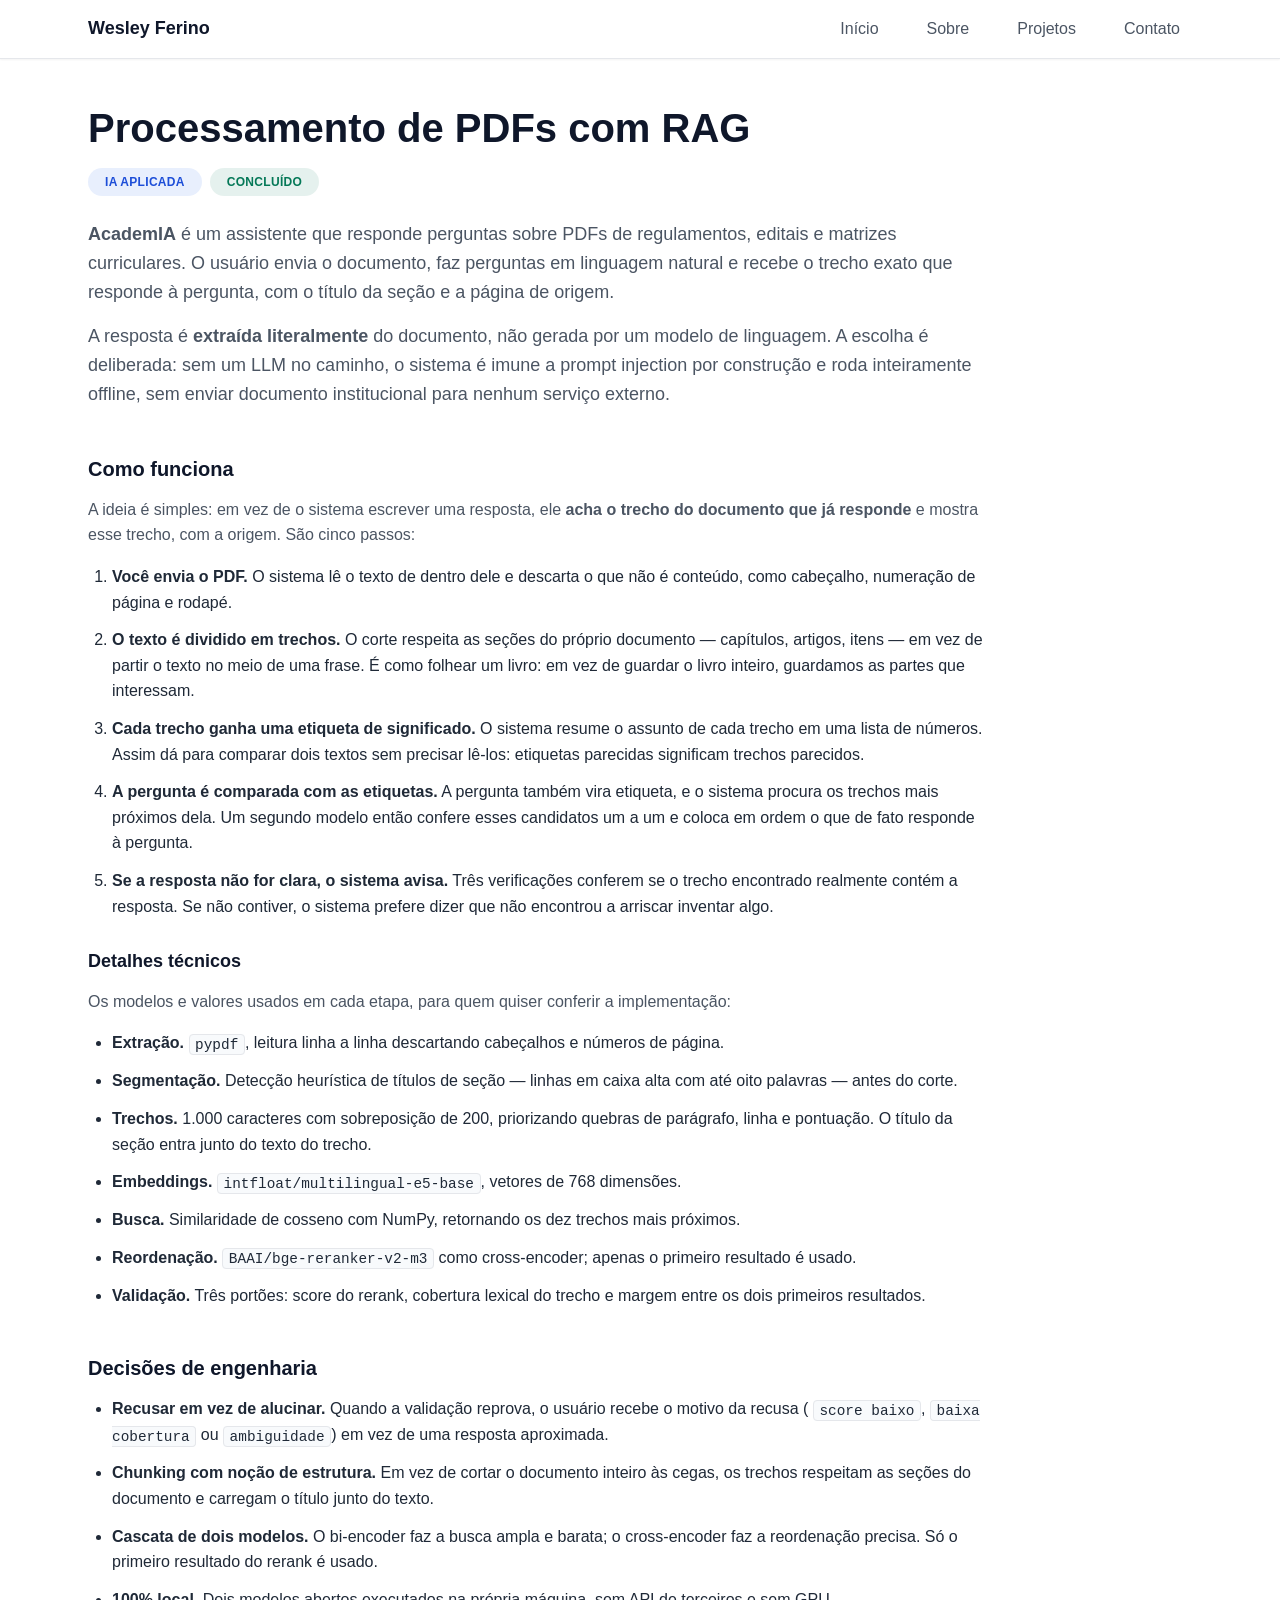
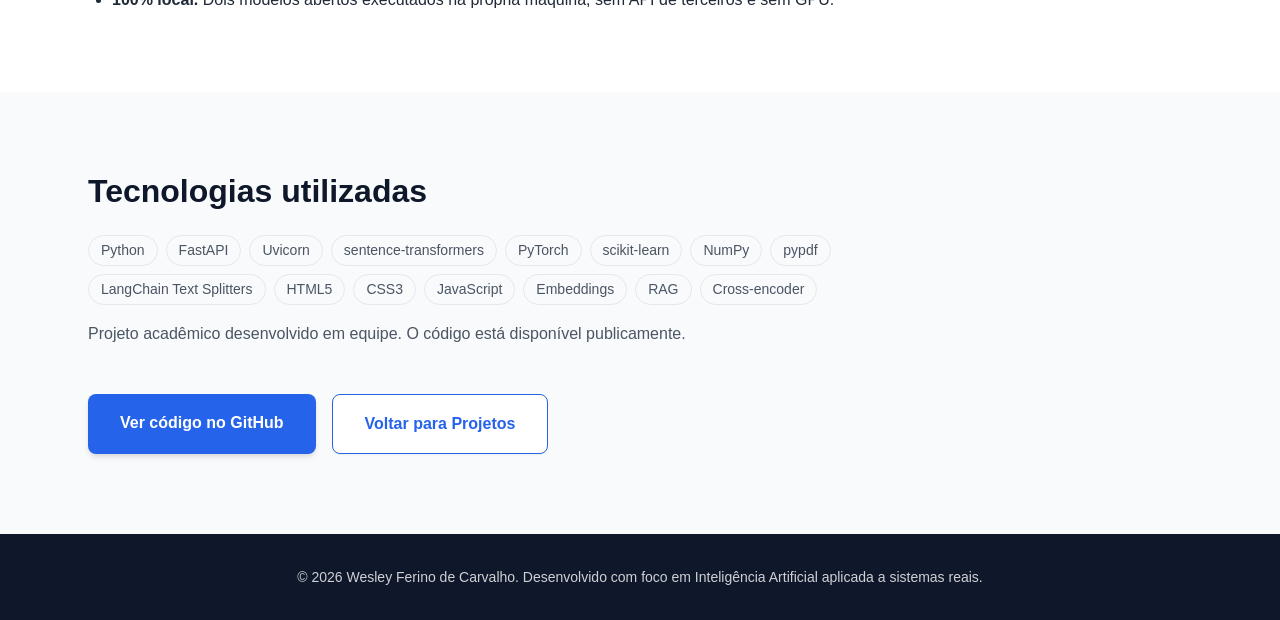
==== projetos/rag/index.html @ 2a943b16 "first commit repositorio" ====
<!DOCTYPE html>
<html lang="pt-BR">
  <head>
    <meta charset="UTF-8" />
    <meta name="viewport" content="width=device-width, initial-scale=1.0" />
    <meta
      name="description"
      content="AcademIA - Sistema de perguntas e respostas sobre PDFs de regulamentos e editais com busca semântica, reranking cross-encoder e validação anti-alucinação. 100% local."
    />
    <title>Processamento de PDFs com RAG | Wesley Ferino</title>

    <!-- Estilos -->
    <link rel="stylesheet" href="../../css/styles.css" />
    <link rel="stylesheet" href="../../css/responsive.css" />
  </head>
  <body>
    <!-- Cabeçalho e Navegação -->
    <header class="header">
      <div class="container">
        <nav class="nav" aria-label="Navegação principal">
          <a href="../../index.html" class="nav-logo">Wesley Ferino</a>

          <button
            type="button"
            class="nav-toggle"
            aria-expanded="false"
            aria-controls="nav-menu"
            aria-label="Abrir menu de navegação"
          >
            <span class="nav-toggle-icon" aria-hidden="true">☰</span>
          </button>

          <ul class="nav-menu" id="nav-menu">
            <li class="nav-item">
              <a href="../../index.html#inicio" class="nav-link">Início</a>
            </li>
            <li class="nav-item">
              <a href="../../index.html#sobre" class="nav-link">Sobre</a>
            </li>
            <li class="nav-item">
              <a href="../../index.html#projetos" class="nav-link">Projetos</a>
            </li>
            <li class="nav-item">
              <a href="../../index.html#contato" class="nav-link">Contato</a>
            </li>
          </ul>
        </nav>
      </div>
    </header>

    <!-- Conteúdo Principal -->
    <main>
      <!-- Seção Detalhe do Projeto -->
      <section
        id="projeto-rag"
        class="project-detail"
        aria-labelledby="projeto-rag-titulo"
      >
        <div class="container">
          <header class="detail-header">
            <h1 class="detail-title" id="projeto-rag-titulo">
              Processamento de PDFs com RAG
            </h1>

            <div class="detail-badges">
              <span class="badge badge-ai">IA Aplicada</span>
              <span class="badge badge-completed">Concluído</span>
            </div>

            <p class="detail-lead">
              <strong>AcademIA</strong> é um assistente que responde perguntas
              sobre PDFs de regulamentos, editais e matrizes curriculares. O
              usuário envia o documento, faz perguntas em linguagem natural e
              recebe o trecho exato que responde à pergunta, com o título da
              seção e a página de origem.
            </p>
            <p class="detail-lead">
              A resposta é <strong>extraída literalmente</strong> do documento,
              não gerada por um modelo de linguagem. A escolha é deliberada: sem
              um LLM no caminho, o sistema é imune a prompt injection por
              construção e roda inteiramente offline, sem enviar documento
              institucional para nenhum serviço externo.
            </p>
          </header>

          <div class="prose">
            <h2>Como funciona</h2>
            <p>
              A ideia é simples: em vez de o sistema escrever uma resposta, ele
              <strong>acha o trecho do documento que já responde</strong> e
              mostra esse trecho, com a origem. São cinco passos:
            </p>
            <ol>
              <li>
                <strong>Você envia o PDF.</strong> O sistema lê o texto de dentro
                dele e descarta o que não é conteúdo, como cabeçalho, numeração
                de página e rodapé.
              </li>
              <li>
                <strong>O texto é dividido em trechos.</strong> O corte respeita
                as seções do próprio documento — capítulos, artigos, itens — em
                vez de partir o texto no meio de uma frase. É como folhear um
                livro: em vez de guardar o livro inteiro, guardamos as partes
                que interessam.
              </li>
              <li>
                <strong>Cada trecho ganha uma etiqueta de significado.</strong> O
                sistema resume o assunto de cada trecho em uma lista de números.
                Assim dá para comparar dois textos sem precisar lê-los: etiquetas
                parecidas significam trechos parecidos.
              </li>
              <li>
                <strong>A pergunta é comparada com as etiquetas.</strong> A
                pergunta também vira etiqueta, e o sistema procura os trechos
                mais próximos dela. Um segundo modelo então confere esses
                candidatos um a um e coloca em ordem o que de fato responde à
                pergunta.
              </li>
              <li>
                <strong>Se a resposta não for clara, o sistema avisa.</strong>
                Três verificações conferem se o trecho encontrado realmente
                contém a resposta. Se não contiver, o sistema prefere dizer que
                não encontrou a arriscar inventar algo.
              </li>
            </ol>

            <h3>Detalhes técnicos</h3>
            <p>
              Os modelos e valores usados em cada etapa, para quem quiser
              conferir a implementação:
            </p>
            <ul>
              <li>
                <strong>Extração.</strong> <code>pypdf</code>, leitura linha a
                linha descartando cabeçalhos e números de página.
              </li>
              <li>
                <strong>Segmentação.</strong> Detecção heurística de títulos de
                seção — linhas em caixa alta com até oito palavras — antes do
                corte.
              </li>
              <li>
                <strong>Trechos.</strong> 1.000 caracteres com sobreposição de
                200, priorizando quebras de parágrafo, linha e pontuação. O
                título da seção entra junto do texto do trecho.
              </li>
              <li>
                <strong>Embeddings.</strong>
                <code>intfloat/multilingual-e5-base</code>, vetores de 768
                dimensões.
              </li>
              <li>
                <strong>Busca.</strong> Similaridade de cosseno com NumPy,
                retornando os dez trechos mais próximos.
              </li>
              <li>
                <strong>Reordenação.</strong>
                <code>BAAI/bge-reranker-v2-m3</code> como cross-encoder; apenas
                o primeiro resultado é usado.
              </li>
              <li>
                <strong>Validação.</strong> Três portões: score do rerank,
                cobertura lexical do trecho e margem entre os dois primeiros
                resultados.
              </li>
            </ul>

            <h2>Decisões de engenharia</h2>
            <ul>
              <li>
                <strong>Recusar em vez de alucinar.</strong> Quando a validação
                reprova, o usuário recebe o motivo da recusa (
                <code>score baixo</code>, <code>baixa cobertura</code> ou
                <code>ambiguidade</code>) em vez de uma resposta aproximada.
              </li>
              <li>
                <strong>Chunking com noção de estrutura.</strong> Em vez de
                cortar o documento inteiro às cegas, os trechos respeitam as
                seções do documento e carregam o título junto do texto.
              </li>
              <li>
                <strong>Cascata de dois modelos.</strong> O bi-encoder faz a
                busca ampla e barata; o cross-encoder faz a reordenação
                precisa. Só o primeiro resultado do rerank é usado.
              </li>
              <li>
                <strong>100% local.</strong> Dois modelos abertos executados na
                própria máquina, sem API de terceiros e sem GPU.
              </li>
            </ul>
          </div>
        </div>
      </section>

      <!-- Seção Stack e Acesso -->
      <section
        id="projeto-rag-stack"
        aria-labelledby="projeto-rag-stack-titulo"
      >
        <div class="container">
          <h2 class="section-title" id="projeto-rag-stack-titulo">
            Tecnologias utilizadas
          </h2>

          <div class="prose">
            <div class="tech-tags">
              <span class="tech-tag">Python</span>
              <span class="tech-tag">FastAPI</span>
              <span class="tech-tag">Uvicorn</span>
              <span class="tech-tag">sentence-transformers</span>
              <span class="tech-tag">PyTorch</span>
              <span class="tech-tag">scikit-learn</span>
              <span class="tech-tag">NumPy</span>
              <span class="tech-tag">pypdf</span>
              <span class="tech-tag">LangChain Text Splitters</span>
              <span class="tech-tag">HTML5</span>
              <span class="tech-tag">CSS3</span>
              <span class="tech-tag">JavaScript</span>
              <span class="tech-tag">Embeddings</span>
              <span class="tech-tag">RAG</span>
              <span class="tech-tag">Cross-encoder</span>
            </div>

            <p>
              Projeto acadêmico desenvolvido em equipe. O código está
              disponível publicamente.
            </p>

            <div class="detail-actions">
              <a
                href="https://github.com/ferinoSZ/AcademIA"
                class="btn btn-primary"
                target="_blank"
                rel="noopener noreferrer"
                >Ver código no GitHub</a
              >
              <a href="../../index.html#projetos" class="btn btn-outline"
                >Voltar para Projetos</a
              >
            </div>
          </div>
        </div>
      </section>
    </main>

    <!-- Rodapé -->
    <footer class="footer">
      <div class="container">
        <p class="footer-text">
          © 2026 Wesley Ferino de Carvalho. Desenvolvido com foco em
          Inteligência Artificial aplicada a sistemas reais.
        </p>
      </div>
    </footer>

    <!-- Script JavaScript -->
    <script src="../../js/main.js"></script>
  </body>
</html>
---- css/styles.css ----
/* Estilos principais - Portfólio Wesley Ferino */
/* Comentários em português-BR conforme Constituição IV */

/* Reset e base */
*,
*::before,
*::after {
  margin: 0;
  padding: 0;
  box-sizing: border-box;
}

:root {
  /* Cores */
  --color-primary: #2563eb;
  --color-primary-dark: #1d4ed8;
  --color-primary-soft: rgba(37, 99, 235, 0.1);
  --color-secondary: #0f172a;
  --color-text-primary: #1f2937;
  --color-text-secondary: #4b5563;
  --color-background: #ffffff;
  --color-background-alt: #f8fafc;
  --color-border: #e5e7eb;
  --color-success: #047857;
  --color-success-soft: rgba(4, 120, 87, 0.1);
  --color-warning: #92400e;
  --color-warning-soft: rgba(146, 64, 14, 0.1);

  /* Tipografia */
  --font-family-base: -apple-system, BlinkMacSystemFont, "Segoe UI", Roboto,
    "Helvetica Neue", Arial, sans-serif;
  --font-size-xs: 0.75rem;
  --font-size-sm: 0.875rem;
  --font-size-base: 1rem;
  --font-size-lg: 1.125rem;
  --font-size-xl: 1.25rem;
  --font-size-2xl: 1.5rem;
  --font-size-3xl: 2rem;
  --font-size-4xl: 2.5rem;

  /* Espaçamentos */
  --spacing-xs: 0.5rem;
  --spacing-sm: 0.75rem;
  --spacing-md: 1rem;
  --spacing-lg: 1.5rem;
  --spacing-xl: 2rem;
  --spacing-2xl: 3rem;
  --spacing-3xl: 4rem;

  /* Layout */
  --header-height: 3.5rem;
  --container-max-width: 1200px;
  --about-max-width: 900px;
  --contact-max-width: 700px;
  --contact-link-min-width: 8.5rem;
  --contact-link-max-width: 12rem;

  /* Sombras, bordas e transições */
  --shadow-sm: 0 1px 2px 0 rgba(0, 0, 0, 0.05);
  --shadow-md: 0 4px 6px -1px rgba(0, 0, 0, 0.1),
    0 2px 4px -1px rgba(0, 0, 0, 0.06);
  --shadow-lg: 0 10px 15px -3px rgba(0, 0, 0, 0.1),
    0 4px 6px -2px rgba(0, 0, 0, 0.05);
  --border-radius: 0.5rem;
  --border-radius-pill: 999px;
  --transition-base: 0.2s ease-in-out;
}

/* Documento: scroll-padding-top compensa o header fixo nas navegações por âncora */
html {
  font-size: 16px;
  scroll-behavior: smooth;
  scroll-padding-top: calc(var(--header-height) + var(--spacing-md));
}

body {
  font-family: var(--font-family-base);
  font-size: var(--font-size-base);
  line-height: 1.6;
  color: var(--color-text-primary);
  background-color: var(--color-background);
  -webkit-font-smoothing: antialiased;
  -moz-osx-font-smoothing: grayscale;
}

/* Tipografia */
h1,
h2,
h3,
h4,
h5,
h6 {
  line-height: 1.2;
  color: var(--color-secondary);
  font-weight: 700;
  margin-bottom: var(--spacing-md);
}

h1 {
  font-size: var(--font-size-3xl);
}

h2 {
  font-size: var(--font-size-2xl);
  margin-bottom: var(--spacing-lg);
}

h3 {
  font-size: var(--font-size-xl);
}

p {
  color: var(--color-text-secondary);
  margin-bottom: var(--spacing-md);
}

a {
  color: var(--color-primary);
  text-decoration: none;
  transition: color var(--transition-base);
}

a:hover {
  color: var(--color-primary-dark);
}

a:focus-visible {
  outline: 2px solid var(--color-primary);
  outline-offset: 2px;
  border-radius: 2px;
}

/* Listas */
ul {
  list-style: none;
}

/* Container e seções */
.container {
  width: 100%;
  max-width: var(--container-max-width);
  margin: 0 auto;
  padding: 0 var(--spacing-md);
}

section {
  padding: var(--spacing-3xl) 0;
}

section:nth-child(even) {
  background-color: var(--color-background-alt);
}

/* Título de seção - eixo de alinhamento único (esquerda) em todas as seções */
.section-title {
  margin-bottom: var(--spacing-lg);
  text-align: left;
}

/* Botões */
button {
  font-family: inherit;
  cursor: pointer;
  border: none;
  background: none;
}

button:focus-visible {
  outline: 2px solid var(--color-primary);
  outline-offset: 2px;
  border-radius: var(--border-radius);
}

/* Acessibilidade - redução de movimento */
@media (prefers-reduced-motion: reduce) {
  html {
    scroll-behavior: auto;
  }

  *,
  *::before,
  *::after {
    animation-duration: 0.01ms !important;
    animation-iteration-count: 1 !important;
    transition-duration: 0.01ms !important;
    scroll-behavior: auto !important;
  }
}

/* Header e navegação */
.header {
  position: fixed;
  top: 0;
  left: 0;
  right: 0;
  z-index: 1000;
  min-height: var(--header-height);
  background-color: rgba(255, 255, 255, 0.95);
  border-bottom: 1px solid var(--color-border);
  box-shadow: var(--shadow-sm);
  -webkit-backdrop-filter: blur(10px);
  backdrop-filter: blur(10px);
}

.nav {
  position: relative;
  display: flex;
  justify-content: space-between;
  align-items: center;
  gap: var(--spacing-md);
  min-height: var(--header-height);
  padding: var(--spacing-xs) 0;
}

.nav-logo {
  font-size: var(--font-size-lg);
  font-weight: 700;
  color: var(--color-secondary);
}

.nav-link {
  display: block;
  width: 100%;
  padding: var(--spacing-sm) var(--spacing-md);
  color: var(--color-text-secondary);
  font-weight: 500;
  text-align: left;
  border-radius: var(--border-radius);
  transition: color var(--transition-base),
    background-color var(--transition-base);
}

.nav-link:hover,
.nav-link:focus,
.nav-link.active {
  color: var(--color-primary);
  background-color: var(--color-background-alt);
}

/* Menu mobile - base mobile-first; expandido a partir de 768px em responsive.css */
.nav-toggle {
  display: block;
  padding: var(--spacing-xs);
  color: var(--color-secondary);
  font-size: var(--font-size-xl);
  line-height: 1;
  /* Fallback de fontes para o glifo do menu ficar consistente entre sistemas */
  font-family: "Segoe UI Symbol", "Apple Symbols", "Noto Sans Symbols 2",
    var(--font-family-base);
}

.nav-toggle-icon {
  display: block;
  line-height: 1;
}

.nav-menu {
  position: absolute;
  top: calc(100% + var(--spacing-xs));
  right: 0;
  display: flex;
  flex-direction: column;
  gap: var(--spacing-xs);
  width: auto;
  min-width: 200px;
  /* Limita a largura para não gerar overflow horizontal em telas estreitas */
  max-width: calc(100vw - 2 * var(--spacing-md));
  padding: var(--spacing-sm);
  background-color: var(--color-background);
  border: 1px solid var(--color-border);
  border-radius: var(--border-radius);
  box-shadow: var(--shadow-lg);
  transform: translateY(-8px);
  opacity: 0;
  visibility: hidden;
  transition: opacity var(--transition-base),
    transform var(--transition-base),
    visibility var(--transition-base);
}

.nav-menu.active {
  transform: translateY(0);
  opacity: 1;
  visibility: visible;
}

.nav-item {
  width: 100%;
}

/* Trava a rolagem enquanto o menu mobile está aberto */
body.menu-open {
  overflow: hidden;
}

/* Hero */
.hero {
  display: flex;
  align-items: center;
  justify-content: center;
  min-height: 100vh;
  min-height: 100dvh;
  background: linear-gradient(
    180deg,
    var(--color-background) 0%,
    var(--color-background-alt) 100%
  );
}

.hero-content {
  max-width: 800px;
  margin: 0 auto;
  text-align: center;
}

.hero-name {
  font-size: var(--font-size-3xl);
  margin-bottom: var(--spacing-sm);
}

.hero-info {
  font-size: var(--font-size-lg);
  font-weight: 600;
  color: var(--color-primary);
  margin-bottom: var(--spacing-lg);
}

.hero-description {
  font-size: var(--font-size-lg);
  line-height: 1.7;
  margin-bottom: var(--spacing-2xl);
}

/* Botões */
.btn {
  display: inline-block;
  padding: var(--spacing-md) var(--spacing-xl);
  border-radius: var(--border-radius);
  font-weight: 600;
  text-align: center;
  transition: background-color var(--transition-base),
    color var(--transition-base),
    transform var(--transition-base),
    box-shadow var(--transition-base);
}

.btn-primary {
  background-color: var(--color-primary);
  color: var(--color-background);
  box-shadow: var(--shadow-md);
}

.btn-primary:hover,
.btn-primary:focus {
  background-color: var(--color-primary-dark);
  color: var(--color-background);
  transform: translateY(-2px);
  box-shadow: var(--shadow-lg);
}

/* Sobre */
.about-content {
  max-width: var(--about-max-width);
  margin: 0 auto;
}

.about-text {
  margin-bottom: var(--spacing-2xl);
}

.skills {
  padding: var(--spacing-xl);
  background-color: var(--color-background);
  border: 1px solid var(--color-border);
  border-radius: var(--border-radius);
  box-shadow: var(--shadow-sm);
}

.skills-title {
  margin-bottom: var(--spacing-lg);
  font-size: var(--font-size-xl);
}

.skills-grid {
  display: flex;
  flex-wrap: wrap;
  gap: var(--spacing-sm);
}

/* Componente único de etiquetas - usado por skills, tecnologias e badges */
.skill-tag,
.tech-tag,
.badge {
  display: inline-block;
  padding: 0.25rem var(--spacing-sm);
  border: 1px solid var(--color-border);
  border-radius: var(--border-radius-pill);
  font-size: var(--font-size-sm);
  font-weight: 500;
  line-height: 1.5;
  transition: background-color var(--transition-base),
    color var(--transition-base),
    border-color var(--transition-base);
}

.skill-tag {
  background-color: var(--color-background-alt);
  color: var(--color-text-primary);
}

.skill-tag:hover {
  background-color: var(--color-primary);
  border-color: var(--color-primary);
  color: var(--color-background);
}

.tech-tag {
  background-color: var(--color-background-alt);
  color: var(--color-text-secondary);
}

/* Badges de destaque de IA e de status */
.badge {
  padding: 0.25rem var(--spacing-md);
  border-color: transparent;
  font-size: var(--font-size-xs);
  font-weight: 600;
  letter-spacing: 0.025em;
  text-transform: uppercase;
}

.badge-ai {
  background-color: var(--color-primary-soft);
  color: var(--color-primary-dark);
}

.badge-completed {
  background-color: var(--color-success-soft);
  color: var(--color-success);
}

.badge-development {
  background-color: var(--color-warning-soft);
  color: var(--color-warning);
}

/* Projetos */
.projects-grid {
  display: grid;
  grid-template-columns: 1fr;
  gap: var(--spacing-xl);
  margin-top: var(--spacing-2xl);
}

.project-card {
  display: flex;
  flex-direction: column;
  height: 100%;
  /* Ancoragem para o link esticado do título cobrir o card inteiro */
  position: relative;
  padding: var(--spacing-lg);
  background-color: var(--color-background);
  border: 1px solid var(--color-border);
  border-radius: var(--border-radius);
  box-shadow: var(--shadow-sm);
  transition: transform var(--transition-base),
    box-shadow var(--transition-base),
    border-color var(--transition-base);
}

.project-card:hover {
  transform: translateY(-4px);
  border-color: var(--color-primary);
  box-shadow: var(--shadow-lg);
}

.project-header {
  margin-bottom: var(--spacing-lg);
}

.project-title {
  font-size: var(--font-size-xl);
  margin-bottom: var(--spacing-md);
}

.project-badges {
  display: flex;
  flex-wrap: wrap;
  gap: var(--spacing-xs);
}

.project-content {
  flex-grow: 1;
  margin-bottom: var(--spacing-lg);
}

.project-description {
  margin-bottom: var(--spacing-md);
}

.project-context,
.project-goal {
  font-size: var(--font-size-sm);
  font-style: italic;
}

.project-tech h4 {
  margin-bottom: var(--spacing-sm);
  font-size: var(--font-size-base);
  color: var(--color-text-primary);
}

.tech-tags {
  display: flex;
  flex-wrap: wrap;
  gap: var(--spacing-xs);
}

/* Link do título do projeto. O pseudo-elemento estende a área clicável para
   todo o card sem aninhar links. O título mantém a cor de heading até o hover. */
.project-link {
  color: var(--color-secondary);
}

.project-link::after {
  content: "";
  position: absolute;
  inset: 0;
}

.project-card:hover .project-link,
.project-card:focus-within .project-link {
  color: var(--color-primary);
}

/* Dica de continuação: deixa explícito que o card leva a algum lugar */
.project-cta {
  display: inline-flex;
  align-items: center;
  gap: var(--spacing-xs);
  margin-top: var(--spacing-lg);
  margin-bottom: 0;
  color: var(--color-primary);
  font-size: var(--font-size-sm);
  font-weight: 600;
}

.project-cta-arrow {
  transition: transform var(--transition-base);
}

.project-card:hover .project-cta-arrow {
  transform: translateX(3px);
}

/* Projeto sem página de detalhe: mantém a mesma linguagem visual, sem prometer navegação */
.project-cta-muted {
  color: var(--color-text-secondary);
}

.project-card:hover .project-cta-arrow {
  transform: none;
}

/* Contato */
.contact-content {
  max-width: var(--contact-max-width);
  margin: 0 auto;
}

.contact-description {
  font-size: var(--font-size-lg);
  margin-bottom: var(--spacing-2xl);
}

/* Contato - base mobile: botões empilhados e centralizados.
   A fileira única com três botões iguais é aplicada a partir de 480px em responsive.css. */
.contact-links {
  display: flex;
  flex-direction: column;
  align-items: center;
  gap: var(--spacing-md);
}

.contact-link {
  display: flex;
  align-items: center;
  justify-content: center;
  gap: var(--spacing-sm);
  width: 100%;
  max-width: var(--contact-link-max-width);
  padding: var(--spacing-sm) var(--spacing-md);
  background-color: var(--color-background);
  border: 1px solid var(--color-border);
  border-radius: var(--border-radius);
  box-shadow: var(--shadow-sm);
  color: var(--color-text-primary);
  font-weight: 500;
  transition: background-color var(--transition-base),
    color var(--transition-base),
    border-color var(--transition-base),
    transform var(--transition-base),
    box-shadow var(--transition-base);
}

.contact-link:hover,
.contact-link:focus {
  background-color: var(--color-primary);
  border-color: var(--color-primary);
  color: var(--color-background);
  transform: translateY(-2px);
  box-shadow: var(--shadow-md);
}

.contact-link:focus-visible {
  outline: 2px solid var(--color-primary);
  outline-offset: 2px;
}

.contact-icon {
  display: inline-flex;
  align-items: center;
  justify-content: center;
  width: var(--font-size-xl);
  height: var(--font-size-xl);
  color: var(--color-primary);
}

.contact-icon svg {
  width: 100%;
  height: 100%;
}

.contact-link:hover .contact-icon,
.contact-link:focus .contact-icon {
  color: var(--color-background);
}

/* Rodapé */
.footer {
  padding: var(--spacing-xl) 0;
  background-color: var(--color-secondary);
  text-align: center;
}

.footer-text {
  margin-bottom: 0;
  color: rgba(255, 255, 255, 0.8);
  font-size: var(--font-size-sm);
}

/* Página de detalhe do projeto */
/* Não há hero nesta página para cobrir o header fixo, por isso o
   espaçamento superior é calculado somando a altura do header. */
.project-detail {
  padding-top: calc(var(--header-height) + var(--spacing-2xl));
}

.detail-header {
  max-width: var(--about-max-width);
  margin-bottom: var(--spacing-2xl);
}

.detail-title {
  font-size: var(--font-size-3xl);
  margin-bottom: var(--spacing-md);
}

.detail-badges {
  display: flex;
  flex-wrap: wrap;
  gap: var(--spacing-xs);
  margin-bottom: var(--spacing-lg);
}

.detail-lead {
  font-size: var(--font-size-lg);
  margin-bottom: 0;
}

.detail-lead + .detail-lead {
  margin-top: var(--spacing-md);
}

.prose {
  max-width: var(--about-max-width);
}

.prose > * + * {
  margin-top: var(--spacing-md);
}

.prose h2 {
  font-size: var(--font-size-xl);
  margin-top: var(--spacing-2xl);
  margin-bottom: var(--spacing-md);
}

/* Subtítulo de subsection dentro do texto corrido (ex.: "Detalhes técnicos") */
.prose h3 {
  font-size: var(--font-size-lg);
  margin-top: var(--spacing-xl);
  margin-bottom: var(--spacing-md);
}

.prose ol,
.prose ul {
  padding-left: var(--spacing-lg);
}

.prose ol {
  list-style: decimal;
}

.prose ul {
  list-style: disc;
}

.prose li + li {
  margin-top: var(--spacing-sm);
}

.prose code {
  padding: 0.1rem 0.35rem;
  background-color: var(--color-background-alt);
  border: 1px solid var(--color-border);
  border-radius: 0.25rem;
  font-family: ui-monospace, SFMono-Regular, "SF Mono", Menlo, Consolas,
    "Liberation Mono", monospace;
  font-size: 0.9em;
}

.detail-actions {
  display: flex;
  flex-wrap: wrap;
  gap: var(--spacing-md);
  margin-top: var(--spacing-2xl);
}

/* Botão secundário - ação alternativa quando a principal já é um filled */
.btn-outline {
  background-color: var(--color-background);
  border: 1px solid var(--color-primary);
  color: var(--color-primary);
  box-shadow: var(--shadow-sm);
}

.btn-outline:hover,
.btn-outline:focus {
  background-color: var(--color-primary-soft);
  color: var(--color-primary-dark);
  transform: translateY(-2px);
  box-shadow: var(--shadow-md);
}
---- css/responsive.css ----
/* Estilos responsivos - Mobile-First */
/* Comentários em português-BR conforme Constituição IV */
/* Estratégia única: apenas media queries min-width, com a base mobile em styles.css */

/* Telas médias: 480px - 767px */
@media (min-width: 480px) {
  .container {
    padding: 0 var(--spacing-lg);
  }

  /* Contato: três botões em uma única fileira, centralizados e com o mesmo tamanho.
     flex-wrap mantém a fileira única e só reorganiza se faltar espaço. */
  .contact-links {
    flex-direction: row;
    flex-wrap: wrap;
    justify-content: center;
    gap: var(--spacing-sm);
  }

  .contact-link {
    flex: 1 1 var(--contact-link-min-width);
    max-width: var(--contact-link-max-width);
  }

  .project-card {
    padding: var(--spacing-xl);
  }
}

/* Tablet: 768px - 1023px */
@media (min-width: 768px) {
  h1 {
    font-size: var(--font-size-4xl);
  }

  h2 {
    font-size: var(--font-size-3xl);
  }

  .container {
    padding: 0 var(--spacing-xl);
  }

  /* Navegação em linha: o menu mobile dá lugar ao menu sempre visível */
  .nav-menu {
    position: static;
    flex-direction: row;
    align-items: center;
    gap: var(--spacing-lg);
    width: auto;
    min-width: 0;
    max-width: none;
    padding: 0;
    background-color: transparent;
    border: 0;
    box-shadow: none;
    transform: none;
    opacity: 1;
    visibility: visible;
  }

  .nav-item {
    width: auto;
  }

  .nav-link {
    display: inline-block;
    width: auto;
    padding: var(--spacing-xs) var(--spacing-sm);
  }

  .nav-toggle {
    display: none;
  }

  /* Hero */
  .hero-content {
    max-width: 700px;
  }

  .hero-name {
    font-size: var(--font-size-4xl);
  }

  /* Projetos - grid de 2 colunas */
  .projects-grid {
    grid-template-columns: repeat(2, 1fr);
    gap: var(--spacing-xl);
  }

  /* Página de detalhe do projeto */
  .detail-title {
    font-size: var(--font-size-4xl);
  }
}

/* Desktop: 1024px ou mais */
@media (min-width: 1024px) {
  section {
    padding: calc(var(--spacing-3xl) + 1rem) 0;
  }

  .container {
    padding: 0 var(--spacing-2xl);
  }

  /* Hero */
  .hero {
    min-height: 90vh;
    min-height: 90dvh;
  }

  .hero-name {
    font-size: calc(var(--font-size-4xl) + 0.5rem);
  }

  /* Projetos - mantém 2 colunas com mais espaço entre os cards */
  .projects-grid {
    gap: var(--spacing-2xl);
  }
}
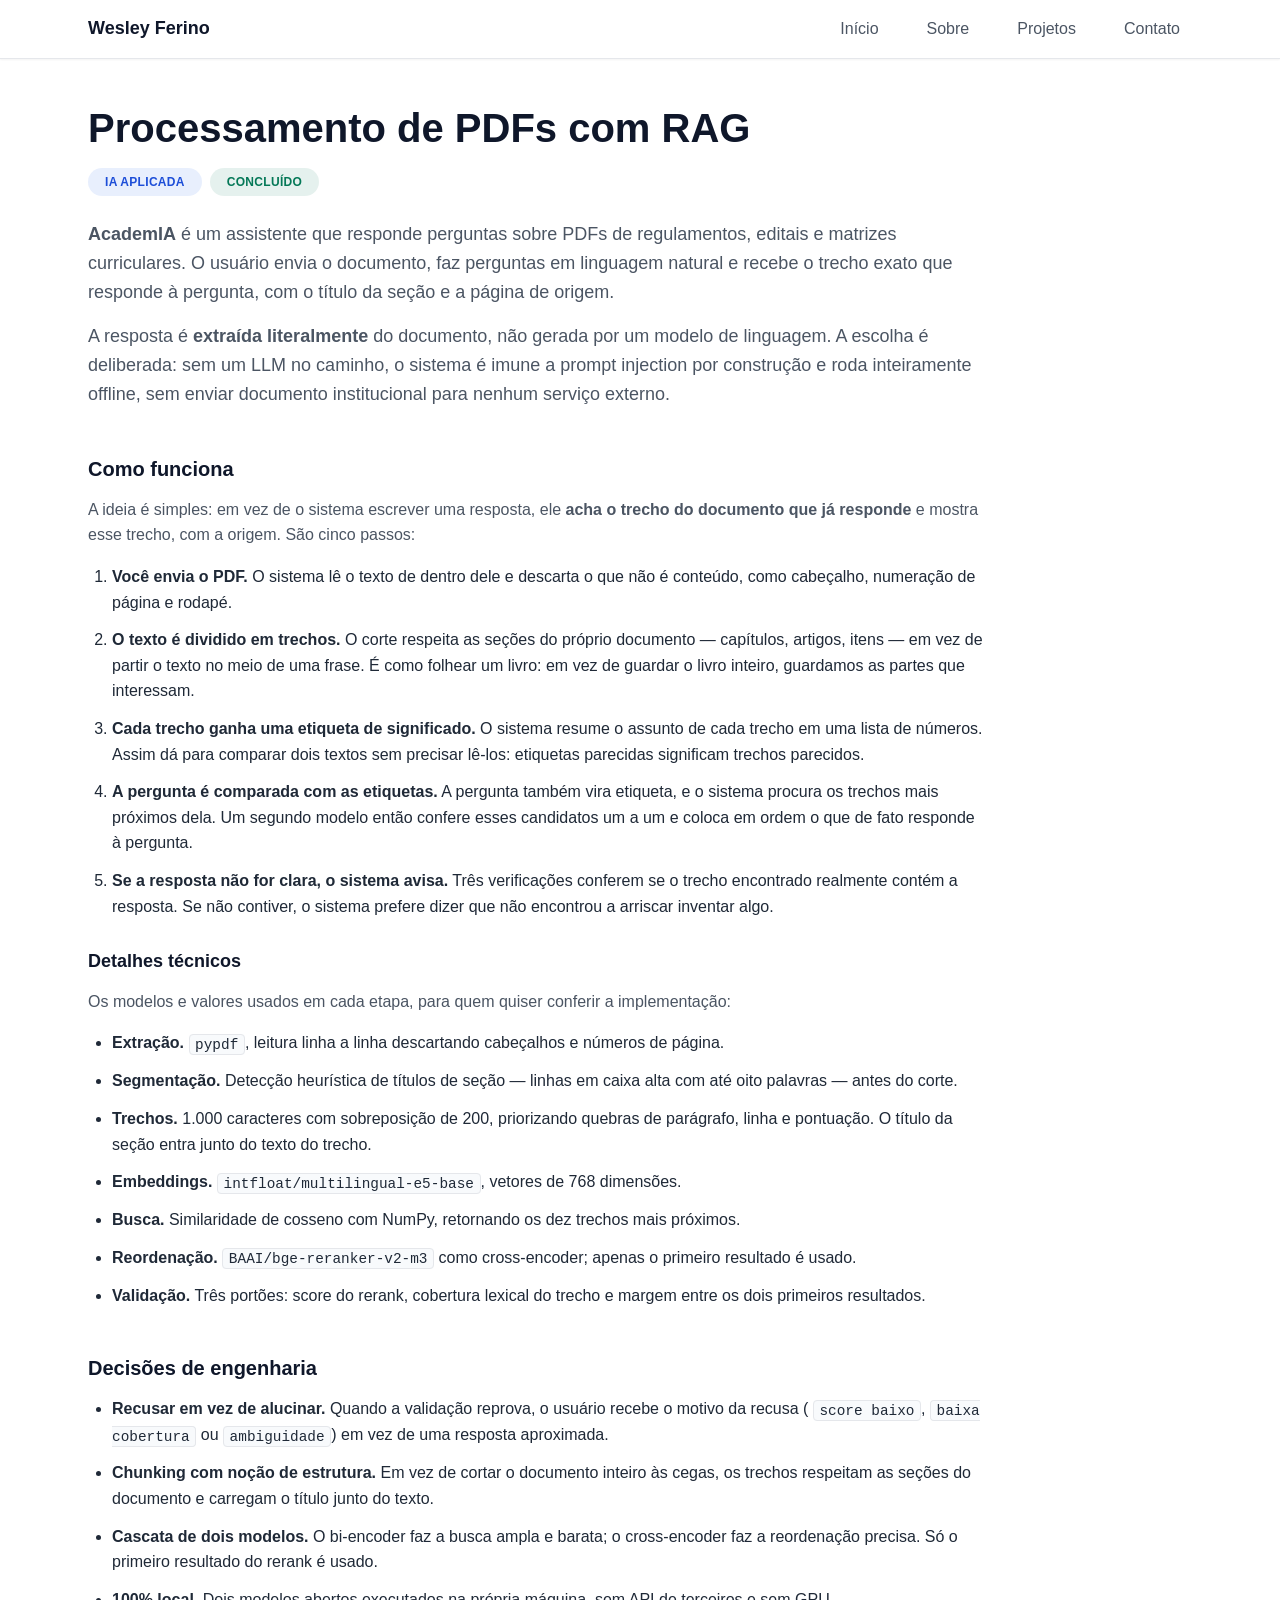
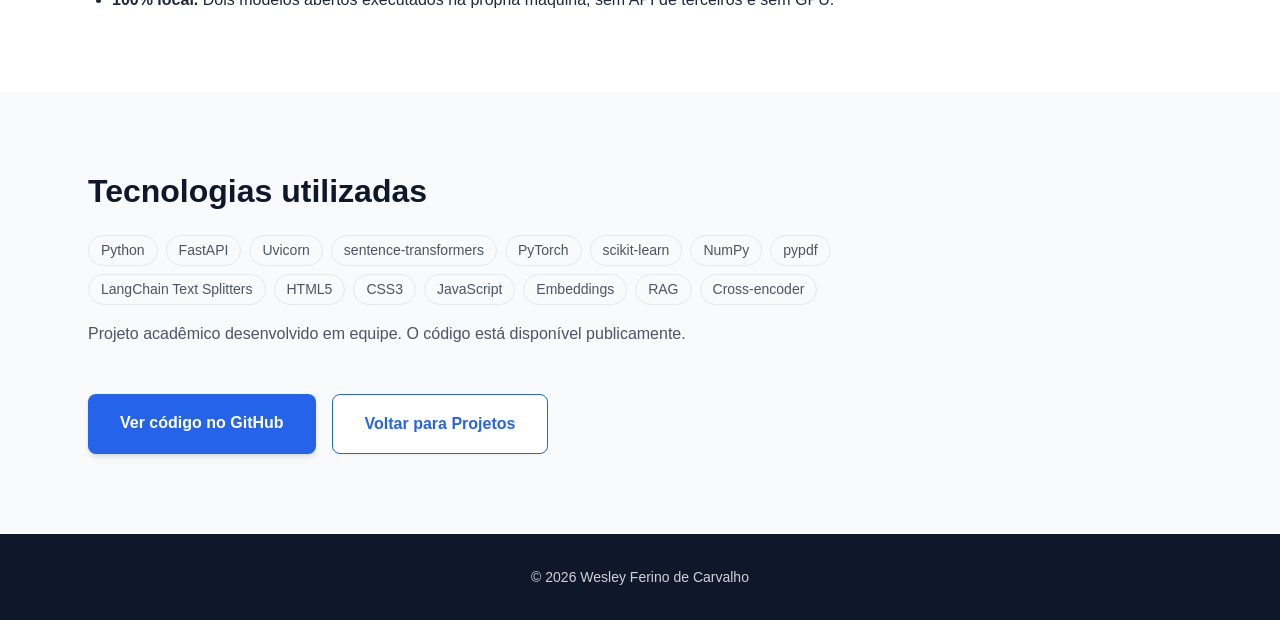
==== commit 10bacdf5: "atualizações minimas" ====
--- a/projetos/rag/index.html
+++ b/projetos/rag/index.html
@@ -246,10 +246,7 @@
     <!-- Rodapé -->
     <footer class="footer">
       <div class="container">
-        <p class="footer-text">
-          © 2026 Wesley Ferino de Carvalho. Desenvolvido com foco em
-          Inteligência Artificial aplicada a sistemas reais.
-        </p>
+<p class="footer-text">© 2026 Wesley Ferino de Carvalho</p>
       </div>
     </footer>
 
